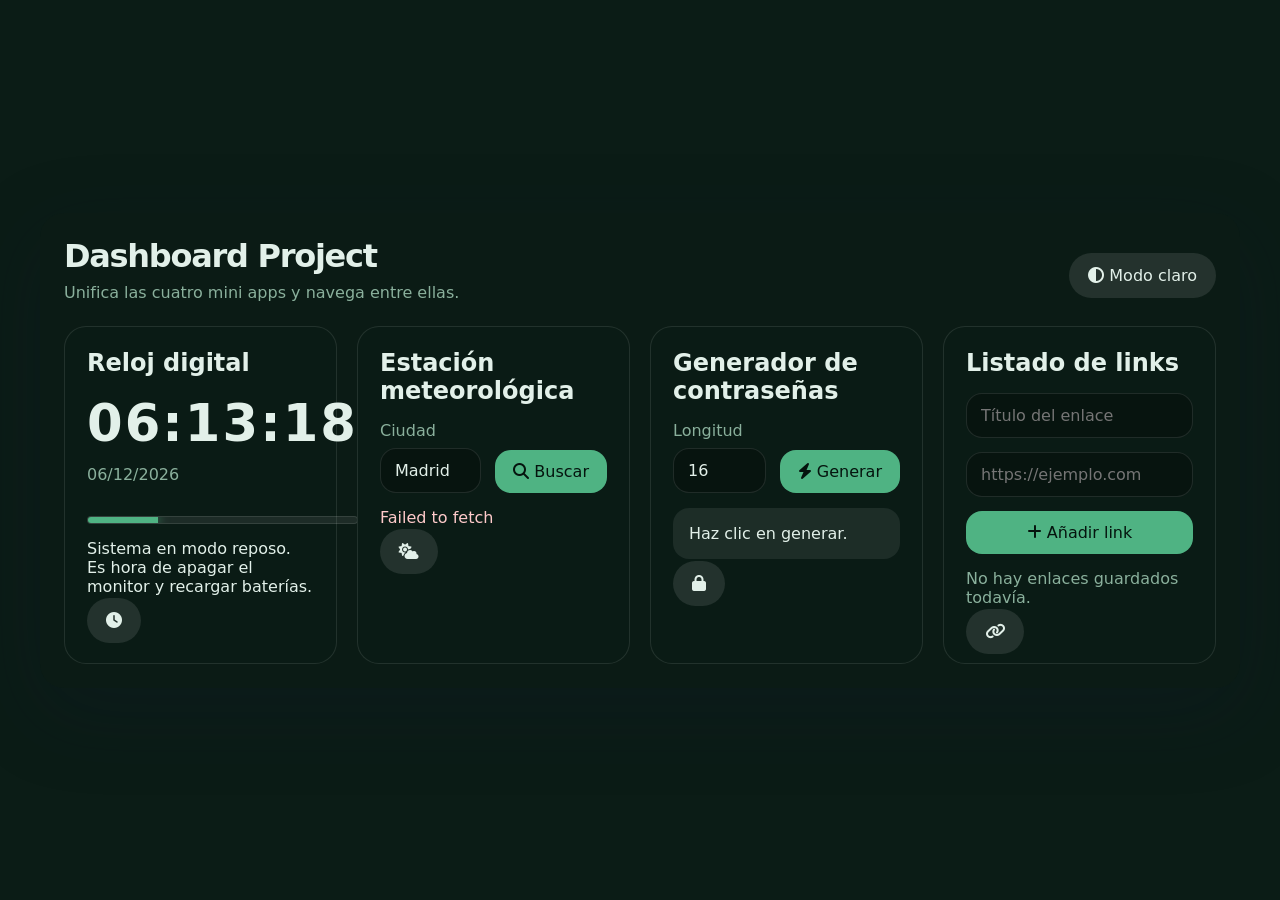
==== index.html @ 0e6041be "Cambiar textos por iconos en la navegación y añadir tooltips" ====
<!DOCTYPE html>
<html lang="es">
<head>
  <meta charset="UTF-8" />
  <meta name="viewport" content="width=device-width, initial-scale=1.0" />
  <title>Dashboard Project</title>
  <link rel="stylesheet" href="css/reset.css" />
  <link rel="stylesheet" href="css/styles.css" />
  <link rel="stylesheet" href="https://cdnjs.cloudflare.com/ajax/libs/font-awesome/6.4.0/css/all.min.css" />
</head>
<body>
  <div class="page-shell">
    <header class="page-header">
      <div>
        <h1>Dashboard Project</h1>
        <p>Unifica las cuatro mini apps y navega entre ellas.</p>
      </div>
      <button id="theme-toggle" class="theme-toggle" type="button"><i class="fa-solid fa-circle-half-stroke"></i> Modo claro</button>
    </header>

    <main class="content dashboard-grid">
      <section class="card clock-card">
        <h2>Reloj digital</h2>
        <div class="clock-display" style="margin: 15px 0;">
          <span id="clock">00:00:00</span>
          <span id="date">DD/MM/AAAA</span>
          <div class="progress-container">
            <div id="day-progress-bar"></div>
          </div>
        </div>
        <p id="greeting" style="margin-bottom: 15px;">Cargando mensaje...</p>
        <a class="page-link" href="clock.html" title="Ir al reloj"><i class="fa-solid fa-clock"></i></a>
      </section>

      <section class="card weather-card">
        <h2>Estación meteorológica</h2>
        <form id="weather-form" class="form-row" style="margin-bottom: 15px;">
          <label>Ciudad
            <input id="city-input" type="text" value="Madrid" placeholder="Escribe ciudad" />
          </label>
          <button id="search-weather" type="submit"><i class="fa-solid fa-magnifying-glass"></i> Buscar</button>
        </form>
        <div id="weather-output" class="weather-output" style="margin-bottom: 15px;">
          <p class="muted">Cargando clima...</p>
        </div>
        <a class="page-link" href="weather.html" title="Ir al clima"><i class="fa-solid fa-cloud-sun"></i></a>
      </section>

      <section class="card">
        <h2>Generador de contraseñas</h2>
        <div class="form-row" style="margin-bottom: 15px;">
          <label>Longitud
            <input id="password-length" type="number" min="12" max="50" value="16" />
          </label>
          <button id="generate-password" type="button"><i class="fa-solid fa-bolt"></i> Generar</button>
        </div>
        <div class="password-result" style="margin-bottom: 15px;">
          <output id="password-result">Haz clic en generar.</output>
        </div>
        <a class="page-link" href="password.html" title="Ir al generador"><i class="fa-solid fa-lock"></i></a>
      </section>

      <section class="card">
        <h2>Listado de links</h2>
        <form id="link-form" class="form-column" style="margin-bottom: 15px;">
          <input id="link-title" type="text" placeholder="Título del enlace" required />
          <input id="link-url" type="url" placeholder="https://ejemplo.com" required />
          <button id="add-link" type="submit"><i class="fa-solid fa-plus"></i> Añadir link</button>
        </form>
        <div class="links-list" style="margin-bottom: 15px; max-height: 200px; overflow-y: auto;">
          <p id="empty-state" class="muted">No hay enlaces guardados todavía.</p>
          <ul id="links-list"></ul>
        </div>
        <a class="page-link" href="links.html" title="Ir a los links"><i class="fa-solid fa-link"></i></a>
      </section>
    </main>
  </div>

  <script src="js/background.js" defer></script>
  <script src="js/clock.js" defer></script>
  <script src="js/weather.js" defer></script>
  <script src="js/password.js" defer></script>
  <script src="js/links.js" defer></script>
</body>
</html>
---- css/styles.css ----
:root {
  --body-bg: #0b1c16;
  --shell-bg: rgba(11, 28, 22, 0.85);
  --surface: rgba(11, 28, 22, 0.95);
  --surface-strong: rgba(255, 255, 255, 0.08);
  --border-color: rgba(255, 255, 255, 0.1);
  --text: #e2f0e9;
  --muted: #8ab09c;
  --accent: #4fb383;
  --button-bg: #4fb383;
  --button-text: #05140e;
  --input-bg: rgba(0, 0, 0, 0.25);
  --card-bg: rgba(11, 28, 22, 0.9);
  --link-bg: rgba(255, 255, 255, 0.1);
  --link-hover-bg: #4fb383;
  --link-hover-text: #05140e;
  --overlay-color: rgba(11, 28, 22, 0.75);
}

body[data-theme='light'] {
  --body-bg: #e6ede8;
  --shell-bg: rgba(255, 255, 255, 0.88);
  --surface: rgba(255, 255, 255, 0.95);
  --surface-strong: rgba(43, 89, 63, 0.08);
  --border-color: rgba(43, 89, 63, 0.15);
  --text: #193828;
  --muted: #567d67;
  --accent: #2e6648;
  --button-bg: #2e6648;
  --button-text: #ffffff;
  --input-bg: rgba(255, 255, 255, 0.9);
  --card-bg: rgba(255, 255, 255, 0.95);
  --link-bg: rgba(46, 102, 72, 0.1);
  --link-hover-bg: #2e6648;
  --link-hover-text: #ffffff;
  --overlay-color: rgba(240, 245, 242, 0.35);
}

body {
  min-height: 100vh;
  background-color: var(--body-bg);
  color: var(--text);
  display: flex;
  justify-content: center;
  align-items: center;
  padding: 24px;
  --bg-image: none; 

  background-image: linear-gradient(var(--overlay-color), var(--overlay-color)), var(--bg-image);
  background-size: cover;
  background-position: center;
  background-attachment: fixed;
  background-repeat: no-repeat;
  
  transition: background-image 1s ease-in-out, background-color 0.3s ease, color 0.3s ease;
}

.page-shell {
  width: min(1200px, 100%);
  margin: 0 auto;
  padding: 24px;
  border-radius: 24px;
  background: var(--shell-bg);
  box-shadow: 0 24px 80px rgba(15, 23, 42, 0.25);
}

.page-header {
  display: flex;
  flex-wrap: wrap;
  justify-content: space-between;
  gap: 16px;
  align-items: center;
  margin-bottom: 24px;
}

.page-header h1 {
  font-size: clamp(2rem, 2.5vw, 3rem);
  letter-spacing: -0.04em;
}

.page-header p {
  color: var(--muted);
  margin-top: 8px;
}

.main-nav,
.page-nav {
  display: flex;
  flex-wrap: wrap;
  gap: 12px;
}

.main-nav a,
.page-nav a,
.page-link,
.theme-toggle {
  padding: 12px 18px;
  border-radius: 999px;
  background: var(--link-bg);
  color: var(--text);
  text-decoration: none;
  border: 1px solid transparent;
  transition: background 0.2s ease, transform 0.2s ease, border-color 0.2s ease;
}

.main-nav a:hover,
.page-nav a:hover,
.page-link:hover,
.theme-toggle:hover {
  background: var(--link-hover-bg);
  color: var(--link-hover-text);
  transform: translateY(-1px);
}

.theme-toggle {
  cursor: pointer;
  margin-top: 12px;
}

.content {
  display: grid;
  grid-template-columns: repeat(auto-fit, minmax(260px, 1fr));
  gap: 20px;
}

.card {
  padding: 22px;
  border-radius: 22px;
  background: var(--card-bg);
  border: 1px solid var(--border-color);
  min-height: 220px;
}

.card h2 {
  margin-bottom: 16px;
  color: var(--text);
}

.clock-display {
  display: grid;
  gap: 12px;
  margin-bottom: 12px;
}

#clock {
  font-size: clamp(2rem, 4vw, 4rem);
  font-weight: 700;
  letter-spacing: 0.04em;
}

/* El contenedor gris de fondo */
.progress-container {
  width: 100%;
  height: 8px; /* Un pelín más gruesa para que se vea bien */
  background-color: var(--surface-strong); /* Usamos tu variable de contraste */
  border-radius: 10px;
  margin-top: 20px;
  border: 1px solid var(--border-color); /* Le damos un borde finito */
  overflow: hidden;
}

/* La parte de color que se mueve */
#day-progress-bar {
  height: 100%;
  width: 0%; 
  background-color: var(--accent); /* Usamos tu color verde agua */
  box-shadow: 0 0 12px var(--accent); /* Un brillo neón */
  transition: width 0.6s cubic-bezier(0.4, 0, 0.2, 1); /* Movimiento más fluido */
}

/* Ajuste para que los textos del reloj se lean bien en ambos modos */
#date {
  color: var(--muted); /* En lugar de un color fijo como #cbd5e1 */
}

#greeting {
  color: var(--text); /* En lugar de #dbeafe */
  margin-top: 15px;
  font-weight: 500;
}

.dashboard-grid {
  display: grid;
  grid-template-columns: repeat(auto-fit, minmax(220px, 1fr));
  gap: 20px;
}

.single-card {
  display: grid;
  place-items: center;
}

.form-row,
.form-column {
  display: grid;
  gap: 14px;
  margin-bottom: 18px;
}

.form-row {
  grid-template-columns: 1fr auto;
  align-items: end;
}

.form-column {
  grid-template-columns: 1fr;
}

label {
  display: grid;
  gap: 8px;
  color: var(--muted);
}

input[type="text"],
input[type="url"],
input[type="number"] {
  width: 100%;
  padding: 12px 14px;
  border: 1px solid var(--border-color);
  border-radius: 16px;
  background: var(--input-bg);
  color: var(--text);
}

button {
  cursor: pointer;
  border: none;
  border-radius: 16px;
  padding: 12px 18px;
  background: var(--accent);
  color: var(--button-text);
  transition: transform 0.2s ease, background 0.2s ease;
}

button:hover {
  filter: brightness(1.1);
  transform: translateY(-1px);
}

.password-result {
  display: grid;
  gap: 8px;
}

.password-result output {
  display: block;
  padding: 16px;
  border-radius: 16px;
  background: var(--surface-strong);
  color: var(--text);
  word-break: break-all;
}

.weather-output {
  display: grid;
  gap: 20px;
}

.weather-summary {
  display: grid;
  gap: 18px;
}

.weather-summary p.muted,
.muted {
  color: var(--muted);
}

.large-temp {
  font-size: clamp(2rem, 4vw, 3rem);
  margin: 0;
}

.weather-info-grid {
  display: grid;
  grid-template-columns: repeat(auto-fit, minmax(120px, 1fr));
  gap: 12px;
}

.metric-box {
  padding: 14px;
  border-radius: 18px;
  background: rgba(255, 255, 255, 0.06);
}

.metric-box strong {
  display: block;
  margin-bottom: 8px;
  color: var(--text);
}

.hour-card {
  display: grid;
  gap: 10px;
  justify-items: center;
  padding: 16px;
  border-radius: 18px;
  background: rgba(255, 255, 255, 0.08);
  min-width: 96px;
}

.hour-card img {
  width: 60px;
  height: 60px;
}

.forecast-row {
  display: flex;
  gap: 12px;
  overflow-x: auto;
  padding-bottom: 4px;
}

.links-list ul,
.links-list {
  margin: 0;
  padding: 0;
}

#links-list {
  list-style: none;
  display: grid;
  gap: 14px;
}

.link-card {
  display: flex;
  justify-content: space-between;
  align-items: center;
  gap: 16px;
  padding: 16px;
  border-radius: 18px;
  background: var(--surface-strong);
}

.link-card a {
  color: var(--text);
  text-decoration: none;
  flex: 1;
}

.link-card strong {
  display: block;
  margin-bottom: 6px;
}

.link-card span {
  color: var(--muted);
  font-size: 0.95rem;
}

.delete-link {
  background: rgba(239, 68, 68, 0.9);
}

.delete-link:hover {
  background: rgba(248, 113, 113, 0.95);
}

.error {
  color: #fecaca;
}

@media (max-width: 600px) {
  .page-shell {
    padding: 16px;
  }
}
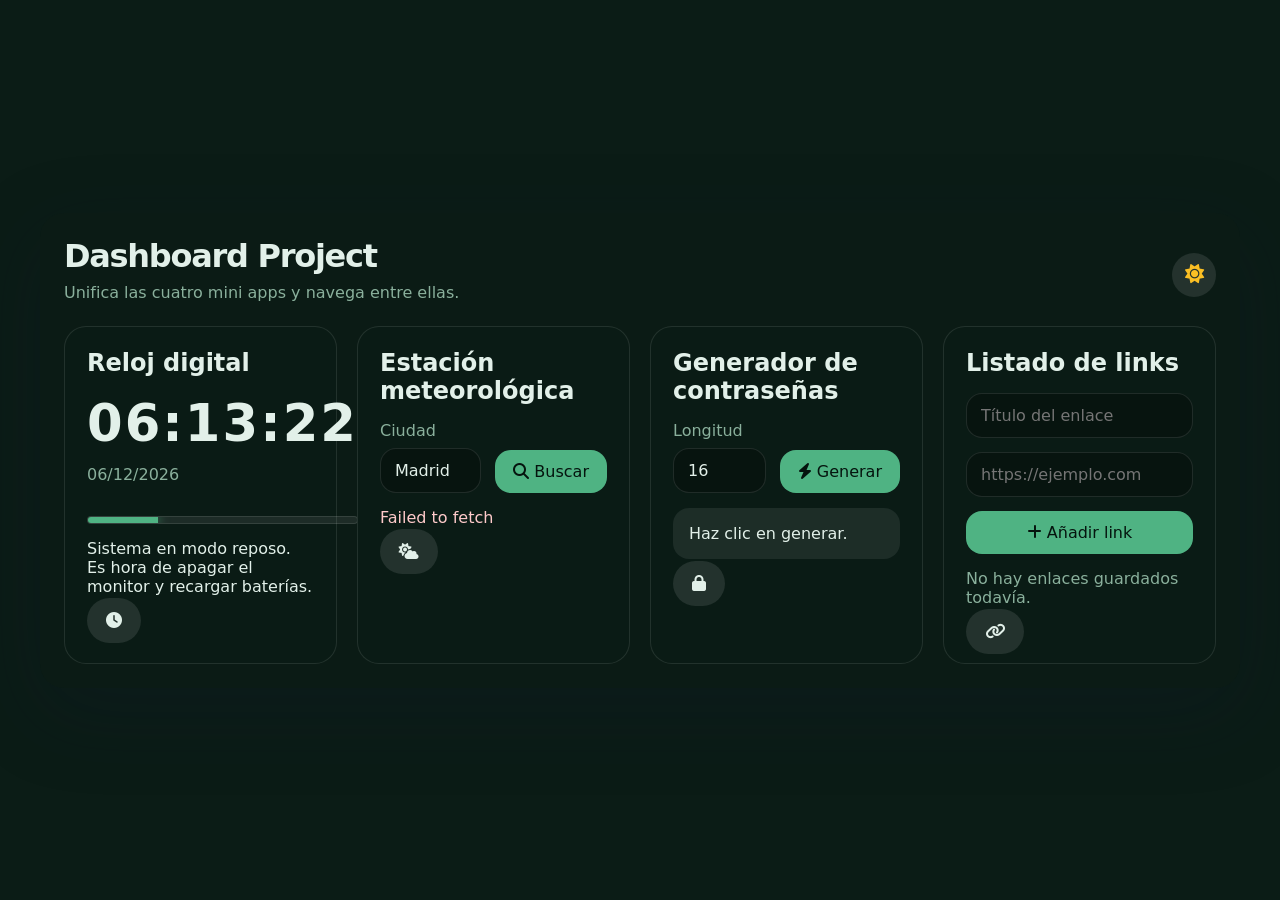
==== commit 9839f9bf: "Rediseñar botón de cambio de tema con iconos de sol/luna y animación" ====
--- a/index.html
+++ b/index.html
@@ -15,7 +15,7 @@
         <h1>Dashboard Project</h1>
         <p>Unifica las cuatro mini apps y navega entre ellas.</p>
       </div>
-      <button id="theme-toggle" class="theme-toggle" type="button"><i class="fa-solid fa-circle-half-stroke"></i> Modo claro</button>
+      <button id="theme-toggle" class="theme-toggle" type="button" title="Cambiar tema"><i class="fa-solid fa-sun"></i></button>
     </header>
 
     <main class="content dashboard-grid">
--- a/css/styles.css
+++ b/css/styles.css
@@ -15,6 +15,7 @@
   --link-hover-bg: #4fb383;
   --link-hover-text: #05140e;
   --overlay-color: rgba(11, 28, 22, 0.75);
+  --theme-icon-color: #fbbf24; /* Amarillo brillante para el sol/luna en modo oscuro */
 }
 
 body[data-theme='light'] {
@@ -34,6 +35,7 @@
   --link-hover-bg: #2e6648;
   --link-hover-text: #ffffff;
   --overlay-color: rgba(240, 245, 242, 0.35);
+  --theme-icon-color: #d97706; /* Dorado/ámbar más oscuro para destacar en modo claro */
 }
 
 body {
@@ -115,6 +117,25 @@
 .theme-toggle {
   cursor: pointer;
   margin-top: 12px;
+  /* Anulamos el padding heredado para hacerlo un círculo perfecto */
+  padding: 0;
+  width: 44px;
+  height: 44px;
+  display: flex;
+  justify-content: center;
+  align-items: center;
+  font-size: 1.2rem;
+  border-radius: 50%;
+  color: var(--theme-icon-color);
+}
+
+.theme-toggle i {
+  transition: transform 0.4s cubic-bezier(0.4, 0, 0.2, 1);
+}
+
+/* Transición CSS "al tocarlo" (se hunde y gira un poco) */
+.theme-toggle:active i {
+  transform: scale(0.8) rotate(45deg);
 }
 
 .content {
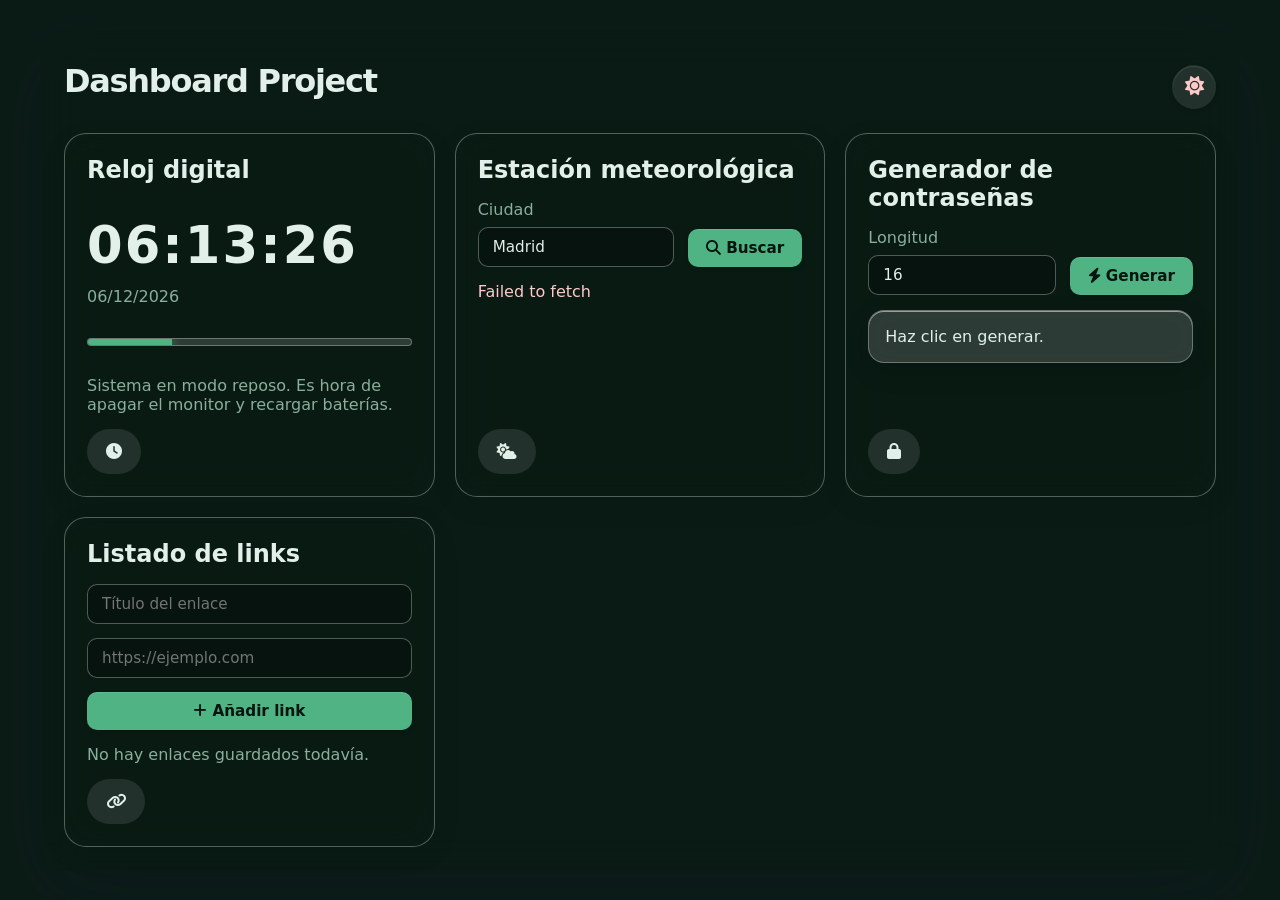
==== commit a66c6b6d: "Configurar API Key válida de WeatherAPI" ====
--- a/index.html
+++ b/index.html
@@ -13,7 +13,6 @@
     <header class="page-header">
       <div>
         <h1>Dashboard Project</h1>
-        <p>Unifica las cuatro mini apps y navega entre ellas.</p>
       </div>
       <button id="theme-toggle" class="theme-toggle" type="button" title="Cambiar tema"><i class="fa-solid fa-sun"></i></button>
     </header>
--- a/css/styles.css
+++ b/css/styles.css
@@ -1,41 +1,41 @@
 :root {
   --body-bg: #0b1c16;
-  --shell-bg: rgba(11, 28, 22, 0.85);
-  --surface: rgba(11, 28, 22, 0.95);
-  --surface-strong: rgba(255, 255, 255, 0.08);
-  --border-color: rgba(255, 255, 255, 0.1);
+  --shell-bg: rgba(11, 28, 22, 0.45);
+  --surface: rgba(11, 28, 22, 0.3);
+  --surface-strong: rgba(255, 255, 255, 0.15);
+  --border-color: rgba(255, 255, 255, 0.3);
   --text: #e2f0e9;
   --muted: #8ab09c;
   --accent: #4fb383;
   --button-bg: #4fb383;
   --button-text: #05140e;
   --input-bg: rgba(0, 0, 0, 0.25);
-  --card-bg: rgba(11, 28, 22, 0.9);
+  --card-bg: rgba(11, 28, 22, 0.4);
   --link-bg: rgba(255, 255, 255, 0.1);
-  --link-hover-bg: #4fb383;
-  --link-hover-text: #05140e;
+  --link-hover-bg: #fecaca; /* El mismo rosita suave de la luna */
+  --link-hover-text: #450a0a; /* Texto muy oscuro para contrastar perfectamente */
   --overlay-color: rgba(11, 28, 22, 0.75);
-  --theme-icon-color: #fbbf24; /* Amarillo brillante para el sol/luna en modo oscuro */
+  --theme-icon-color: #fecaca; /* Color rosita suave para el modo oscuro */
 }
 
 body[data-theme='light'] {
   --body-bg: #e6ede8;
-  --shell-bg: rgba(255, 255, 255, 0.88);
-  --surface: rgba(255, 255, 255, 0.95);
-  --surface-strong: rgba(43, 89, 63, 0.08);
-  --border-color: rgba(43, 89, 63, 0.15);
+  --shell-bg: rgba(255, 255, 255, 0.55);
+  --surface: rgba(255, 255, 255, 0.4);
+  --surface-strong: rgba(255, 255, 255, 0.85);
+  --border-color: rgba(255, 255, 255, 1);
   --text: #193828;
   --muted: #567d67;
   --accent: #2e6648;
   --button-bg: #2e6648;
   --button-text: #ffffff;
-  --input-bg: rgba(255, 255, 255, 0.9);
-  --card-bg: rgba(255, 255, 255, 0.95);
+  --input-bg: rgba(255, 255, 255, 0.4);
+  --card-bg: rgba(255, 255, 255, 0.5);
   --link-bg: rgba(46, 102, 72, 0.1);
-  --link-hover-bg: #2e6648;
-  --link-hover-text: #ffffff;
+  --link-hover-bg: #f87171; /* El mismo rosita del sol en modo claro */
+  --link-hover-text: #ffffff; /* Texto en blanco para contrastar */
   --overlay-color: rgba(240, 245, 242, 0.35);
-  --theme-icon-color: #d97706; /* Dorado/ámbar más oscuro para destacar en modo claro */
+  --theme-icon-color: #f87171; /* Rosita un poco más oscuro para contrastar en modo claro */
 }
 
 body {
@@ -54,7 +54,11 @@
   background-attachment: fixed;
   background-repeat: no-repeat;
   
-  transition: background-image 1s ease-in-out, background-color 0.3s ease, color 0.3s ease;
+  transition: background-image 1s ease-in-out;
+}
+
+p {
+  color: var(--muted);
 }
 
 .page-shell {
@@ -64,6 +68,8 @@
   border-radius: 24px;
   background: var(--shell-bg);
   box-shadow: 0 24px 80px rgba(15, 23, 42, 0.25);
+  backdrop-filter: blur(20px);
+  -webkit-backdrop-filter: blur(20px);
 }
 
 .page-header {
@@ -96,13 +102,14 @@
 .page-nav a,
 .page-link,
 .theme-toggle {
+  display: inline-block;
   padding: 12px 18px;
   border-radius: 999px;
   background: var(--link-bg);
   color: var(--text);
   text-decoration: none;
   border: 1px solid transparent;
-  transition: background 0.2s ease, transform 0.2s ease, border-color 0.2s ease;
+  transition: background 0.2s ease, transform 0.2s ease, border-color 0.2s ease, box-shadow 0.2s ease;
 }
 
 .main-nav a:hover,
@@ -111,7 +118,15 @@
 .theme-toggle:hover {
   background: var(--link-hover-bg);
   color: var(--link-hover-text);
-  transform: translateY(-1px);
+  transform: translateY(-2px);
+  box-shadow: 0 4px 8px rgba(0, 0, 0, 0.15);
+}
+
+.main-nav a:active,
+.page-nav a:active,
+.page-link:active,
+.theme-toggle:active {
+  transform: scale(0.92);
 }
 
 .theme-toggle {
@@ -150,11 +165,21 @@
   background: var(--card-bg);
   border: 1px solid var(--border-color);
   min-height: 220px;
+  backdrop-filter: blur(16px);
+  -webkit-backdrop-filter: blur(16px);
+  box-shadow: 0 8px 32px rgba(0, 0, 0, 0.05);
+  display: flex;
+  flex-direction: column;
 }
 
 .card h2 {
   margin-bottom: 16px;
   color: var(--text);
+}
+
+.card .page-link {
+  margin-top: auto;
+  align-self: flex-start; /* Mantiene el botón alineado a la izquierda */
 }
 
 .clock-display {
@@ -195,14 +220,13 @@
 }
 
 #greeting {
-  color: var(--text); /* En lugar de #dbeafe */
   margin-top: 15px;
   font-weight: 500;
 }
 
 .dashboard-grid {
   display: grid;
-  grid-template-columns: repeat(auto-fit, minmax(220px, 1fr));
+  grid-template-columns: repeat(auto-fit, minmax(280px, 1fr));
   gap: 20px;
 }
 
@@ -237,26 +261,44 @@
 input[type="url"],
 input[type="number"] {
   width: 100%;
-  padding: 12px 14px;
-  border: 1px solid var(--border-color);
-  border-radius: 16px;
+  padding: 10px 14px;
+  border: 1px solid var(--border-color);
+  border-radius: 10px;
   background: var(--input-bg);
   color: var(--text);
+  font-size: 0.95rem;
+  outline: none;
+  transition: border-color 0.2s ease, box-shadow 0.2s ease;
+}
+
+input[type="text"]:focus,
+input[type="url"]:focus,
+input[type="number"]:focus {
+  border-color: var(--accent);
+  box-shadow: 0 0 0 3px rgba(79, 179, 131, 0.2); /* Resplandor suave al hacer clic */
 }
 
 button {
   cursor: pointer;
   border: none;
-  border-radius: 16px;
-  padding: 12px 18px;
+  border-radius: 10px;
+  padding: 10px 18px;
   background: var(--accent);
   color: var(--button-text);
-  transition: transform 0.2s ease, background 0.2s ease;
+  font-size: 0.95rem;
+  font-weight: 600;
+  box-shadow: 0 2px 4px rgba(0, 0, 0, 0.1), inset 0 1px 0 rgba(255, 255, 255, 0.1);
+  transition: transform 0.2s ease, background 0.2s ease, box-shadow 0.2s ease, filter 0.2s ease;
 }
 
 button:hover {
   filter: brightness(1.1);
-  transform: translateY(-1px);
+  transform: translateY(-2px);
+  box-shadow: 0 4px 8px rgba(0, 0, 0, 0.15), inset 0 1px 0 rgba(255, 255, 255, 0.1);
+}
+
+button:active {
+  transform: scale(0.92);
 }
 
 .password-result {
@@ -269,6 +311,10 @@
   padding: 16px;
   border-radius: 16px;
   background: var(--surface-strong);
+  border: 1px solid var(--border-color);
+  box-shadow: 0 8px 24px rgba(0, 0, 0, 0.15), inset 0 1px 0 rgba(255, 255, 255, 0.5);
+  backdrop-filter: blur(10px);
+  -webkit-backdrop-filter: blur(10px);
   color: var(--text);
   word-break: break-all;
 }
@@ -291,6 +337,7 @@
 .large-temp {
   font-size: clamp(2rem, 4vw, 3rem);
   margin: 0;
+  color: var(--text); /* Mantenemos la temperatura principal destacada en blanco/negro */
 }
 
 .weather-info-grid {
@@ -302,7 +349,11 @@
 .metric-box {
   padding: 14px;
   border-radius: 18px;
-  background: rgba(255, 255, 255, 0.06);
+  background: var(--surface-strong);
+  border: 1px solid var(--border-color);
+  box-shadow: 0 8px 24px rgba(0, 0, 0, 0.15), inset 0 1px 0 rgba(255, 255, 255, 0.5);
+  backdrop-filter: blur(10px);
+  -webkit-backdrop-filter: blur(10px);
 }
 
 .metric-box strong {
@@ -317,7 +368,11 @@
   justify-items: center;
   padding: 16px;
   border-radius: 18px;
-  background: rgba(255, 255, 255, 0.08);
+  background: var(--surface-strong);
+  border: 1px solid var(--border-color);
+  box-shadow: 0 8px 24px rgba(0, 0, 0, 0.15), inset 0 1px 0 rgba(255, 255, 255, 0.5);
+  backdrop-filter: blur(10px);
+  -webkit-backdrop-filter: blur(10px);
   min-width: 96px;
 }
 
@@ -353,6 +408,10 @@
   padding: 16px;
   border-radius: 18px;
   background: var(--surface-strong);
+  border: 1px solid var(--border-color);
+  box-shadow: 0 8px 24px rgba(0, 0, 0, 0.15), inset 0 1px 0 rgba(255, 255, 255, 0.5);
+  backdrop-filter: blur(10px);
+  -webkit-backdrop-filter: blur(10px);
 }
 
 .link-card a {
@@ -387,4 +446,8 @@
   .page-shell {
     padding: 16px;
   }
-}
+  .card .page-link {
+    width: 100%;
+    text-align: center;
+  }
+}
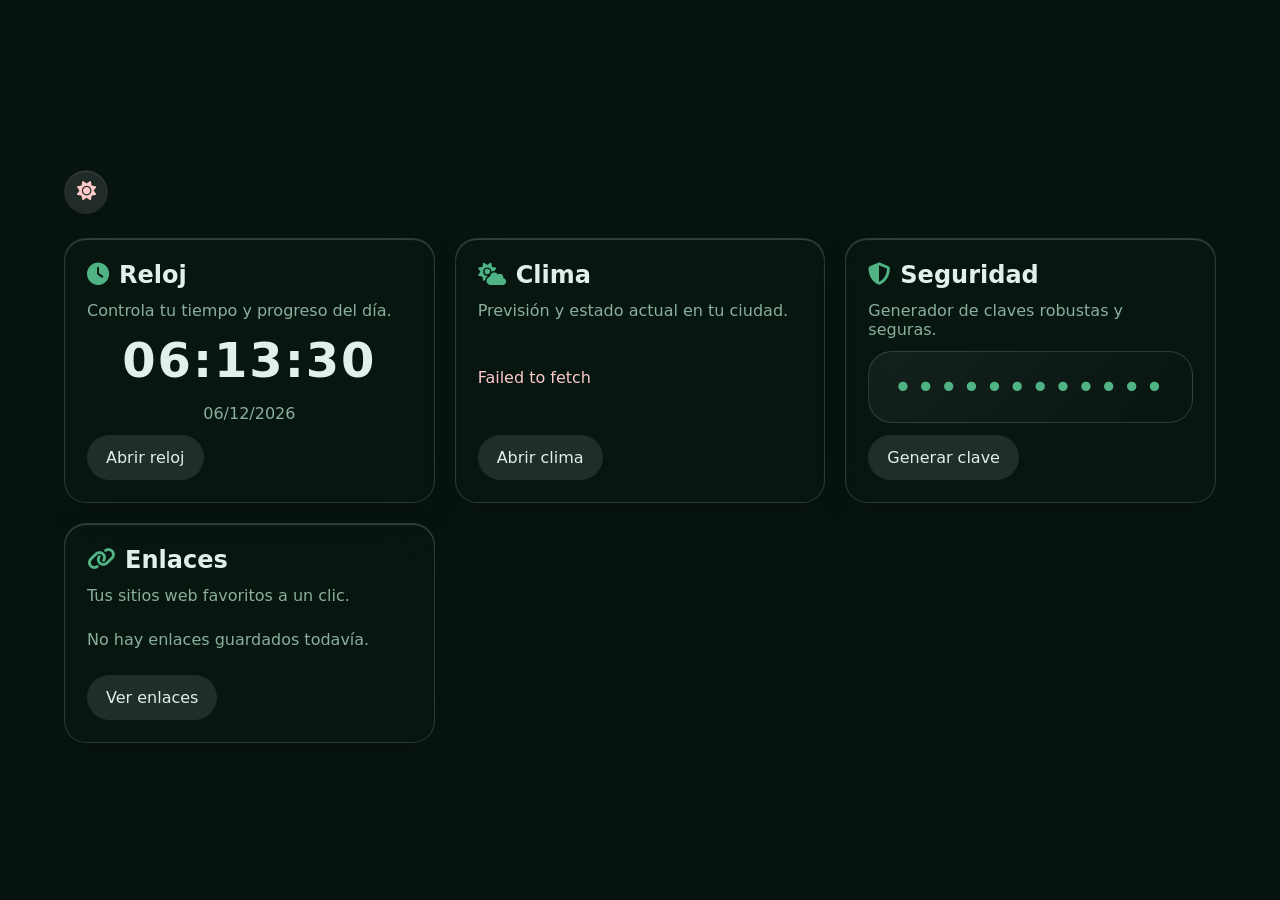
==== commit 14b17991: "Dashboard con Widgets" ====
--- a/index.html
+++ b/index.html
@@ -11,66 +11,62 @@
 <body>
   <div class="page-shell">
     <header class="page-header">
-      <div>
-        <h1>Dashboard Project</h1>
-      </div>
       <button id="theme-toggle" class="theme-toggle" type="button" title="Cambiar tema"><i class="fa-solid fa-sun"></i></button>
     </header>
 
     <main class="content dashboard-grid">
-      <section class="card clock-card">
-        <h2>Reloj digital</h2>
-        <div class="clock-display" style="margin: 15px 0;">
-          <span id="clock">00:00:00</span>
-          <span id="date">DD/MM/AAAA</span>
-          <div class="progress-container">
-            <div id="day-progress-bar"></div>
+      <section class="card widget-card">
+        <div class="widget-header">
+          <h2><i class="fa-solid fa-clock"></i> Reloj</h2>
+        </div>
+        <p class="muted">Controla tu tiempo y progreso del día.</p>
+        <div class="widget-content">
+          <div class="clock-display" style="text-align: center; margin: 0;">
+            <span id="clock" style="font-size: 3rem; display: block; margin-bottom: 4px;">00:00:00</span>
+            <span id="date">DD/MM/AAAA</span>
           </div>
         </div>
-        <p id="greeting" style="margin-bottom: 15px;">Cargando mensaje...</p>
-        <a class="page-link" href="clock.html" title="Ir al reloj"><i class="fa-solid fa-clock"></i></a>
+        <a class="page-link" href="clock.html" title="Abrir reloj">Abrir reloj</a>
       </section>
 
-      <section class="card weather-card">
-        <h2>Estación meteorológica</h2>
-        <form id="weather-form" class="form-row" style="margin-bottom: 15px;">
-          <label>Ciudad
-            <input id="city-input" type="text" value="Madrid" placeholder="Escribe ciudad" />
-          </label>
-          <button id="search-weather" type="submit"><i class="fa-solid fa-magnifying-glass"></i> Buscar</button>
-        </form>
-        <div id="weather-output" class="weather-output" style="margin-bottom: 15px;">
-          <p class="muted">Cargando clima...</p>
+      <section class="card widget-card">
+        <div class="widget-header">
+          <h2><i class="fa-solid fa-cloud-sun"></i> Clima</h2>
         </div>
-        <a class="page-link" href="weather.html" title="Ir al clima"><i class="fa-solid fa-cloud-sun"></i></a>
+        <p class="muted">Previsión y estado actual en tu ciudad.</p>
+        <div class="widget-content">
+          <div id="weather-output" class="weather-output">
+            <p class="muted">Cargando clima...</p>
+          </div>
+        </div>
+        <a class="page-link" href="weather.html" title="Abrir clima">Abrir clima</a>
       </section>
 
-      <section class="card">
-        <h2>Generador de contraseñas</h2>
-        <div class="form-row" style="margin-bottom: 15px;">
-          <label>Longitud
-            <input id="password-length" type="number" min="12" max="50" value="16" />
-          </label>
-          <button id="generate-password" type="button"><i class="fa-solid fa-bolt"></i> Generar</button>
+      <section class="card widget-card">
+        <div class="widget-header">
+          <h2><i class="fa-solid fa-shield-halved"></i> Seguridad</h2>
         </div>
-        <div class="password-result" style="margin-bottom: 15px;">
-          <output id="password-result">Haz clic en generar.</output>
+        <p class="muted">Generador de claves robustas y seguras.</p>
+        <div class="widget-content">
+          <div class="password-mock">
+            <span>••••••••••••</span>
+          </div>
         </div>
-        <a class="page-link" href="password.html" title="Ir al generador"><i class="fa-solid fa-lock"></i></a>
+        <a class="page-link" href="password.html" title="Abrir generador">Generar clave</a>
       </section>
 
-      <section class="card">
-        <h2>Listado de links</h2>
-        <form id="link-form" class="form-column" style="margin-bottom: 15px;">
-          <input id="link-title" type="text" placeholder="Título del enlace" required />
-          <input id="link-url" type="url" placeholder="https://ejemplo.com" required />
-          <button id="add-link" type="submit"><i class="fa-solid fa-plus"></i> Añadir link</button>
-        </form>
-        <div class="links-list" style="margin-bottom: 15px; max-height: 200px; overflow-y: auto;">
+      <section class="card widget-card">
+        <div class="widget-header">
+          <h2><i class="fa-solid fa-link"></i> Enlaces</h2>
+        </div>
+        <p class="muted">Tus sitios web favoritos a un clic.</p>
+        <div class="widget-content">
+          <div class="links-list" style="max-height: 130px; overflow-y: auto;">
           <p id="empty-state" class="muted">No hay enlaces guardados todavía.</p>
           <ul id="links-list"></ul>
         </div>
-        <a class="page-link" href="links.html" title="Ir a los links"><i class="fa-solid fa-link"></i></a>
+        </div>
+        <a class="page-link" href="links.html" title="Abrir enlaces">Ver enlaces</a>
       </section>
     </main>
   </div>
--- a/css/styles.css
+++ b/css/styles.css
@@ -1,40 +1,40 @@
 :root {
   --body-bg: #0b1c16;
-  --shell-bg: rgba(11, 28, 22, 0.45);
+  --shell-bg: transparent; /* Contenedor principal invisible */
   --surface: rgba(11, 28, 22, 0.3);
-  --surface-strong: rgba(255, 255, 255, 0.15);
-  --border-color: rgba(255, 255, 255, 0.3);
+  --surface-strong: rgba(255, 255, 255, 0.05);
+  --border-color: rgba(255, 255, 255, 0.15);
   --text: #e2f0e9;
   --muted: #8ab09c;
   --accent: #4fb383;
   --button-bg: #4fb383;
   --button-text: #05140e;
   --input-bg: rgba(0, 0, 0, 0.25);
-  --card-bg: rgba(11, 28, 22, 0.4);
+  --card-bg: rgba(11, 28, 22, 0.35);
   --link-bg: rgba(255, 255, 255, 0.1);
   --link-hover-bg: #fecaca; /* El mismo rosita suave de la luna */
   --link-hover-text: #450a0a; /* Texto muy oscuro para contrastar perfectamente */
-  --overlay-color: rgba(11, 28, 22, 0.75);
+  --overlay-color: rgba(0, 0, 0, 0.3); /* Dejamos brillar más la foto de fondo */
   --theme-icon-color: #fecaca; /* Color rosita suave para el modo oscuro */
 }
 
 body[data-theme='light'] {
   --body-bg: #e6ede8;
-  --shell-bg: rgba(255, 255, 255, 0.55);
+  --shell-bg: transparent; /* Contenedor principal invisible */
   --surface: rgba(255, 255, 255, 0.4);
-  --surface-strong: rgba(255, 255, 255, 0.85);
-  --border-color: rgba(255, 255, 255, 1);
+  --surface-strong: rgba(255, 255, 255, 0.15);
+  --border-color: rgba(255, 255, 255, 0.3);
   --text: #193828;
   --muted: #567d67;
   --accent: #2e6648;
   --button-bg: #2e6648;
   --button-text: #ffffff;
   --input-bg: rgba(255, 255, 255, 0.4);
-  --card-bg: rgba(255, 255, 255, 0.5);
+  --card-bg: rgba(255, 255, 255, 0.25);
   --link-bg: rgba(46, 102, 72, 0.1);
   --link-hover-bg: #f87171; /* El mismo rosita del sol en modo claro */
   --link-hover-text: #ffffff; /* Texto en blanco para contrastar */
-  --overlay-color: rgba(240, 245, 242, 0.35);
+  --overlay-color: rgba(255, 255, 255, 0.1); /* Dejamos brillar más la foto de fondo */
   --theme-icon-color: #f87171; /* Rosita un poco más oscuro para contrastar en modo claro */
 }
 
@@ -67,9 +67,9 @@
   padding: 24px;
   border-radius: 24px;
   background: var(--shell-bg);
-  box-shadow: 0 24px 80px rgba(15, 23, 42, 0.25);
-  backdrop-filter: blur(20px);
-  -webkit-backdrop-filter: blur(20px);
+  box-shadow: none; /* Quitamos la sombra gigante */
+  backdrop-filter: none; /* Quitamos el desenfoque general para que la foto se vea nítida */
+  -webkit-backdrop-filter: none;
 }
 
 .page-header {
@@ -165,9 +165,9 @@
   background: var(--card-bg);
   border: 1px solid var(--border-color);
   min-height: 220px;
-  backdrop-filter: blur(16px);
-  -webkit-backdrop-filter: blur(16px);
-  box-shadow: 0 8px 32px rgba(0, 0, 0, 0.05);
+  backdrop-filter: blur(24px); /* Todo el desenfoque va exclusivamente aquí, estilo Apple */
+  -webkit-backdrop-filter: blur(24px);
+  box-shadow: 0 8px 32px rgba(0, 0, 0, 0.1), inset 0 1px 1px rgba(255, 255, 255, 0.2);
   display: flex;
   flex-direction: column;
 }
@@ -263,7 +263,7 @@
   width: 100%;
   padding: 10px 14px;
   border: 1px solid var(--border-color);
-  border-radius: 10px;
+  border-radius: 16px;
   background: var(--input-bg);
   color: var(--text);
   font-size: 0.95rem;
@@ -281,7 +281,7 @@
 button {
   cursor: pointer;
   border: none;
-  border-radius: 10px;
+  border-radius: 16px;
   padding: 10px 18px;
   background: var(--accent);
   color: var(--button-text);
@@ -309,12 +309,10 @@
 .password-result output {
   display: block;
   padding: 16px;
-  border-radius: 16px;
-  background: var(--surface-strong);
-  border: 1px solid var(--border-color);
-  box-shadow: 0 8px 24px rgba(0, 0, 0, 0.15), inset 0 1px 0 rgba(255, 255, 255, 0.5);
-  backdrop-filter: blur(10px);
-  -webkit-backdrop-filter: blur(10px);
+  border-radius: 24px;
+  background: linear-gradient(135deg, var(--surface-strong), transparent);
+  border: 1px solid var(--border-color);
+  box-shadow: 0 4px 16px rgba(0, 0, 0, 0.05), inset 0 1px 1px rgba(255, 255, 255, 0.3);
   color: var(--text);
   word-break: break-all;
 }
@@ -348,12 +346,10 @@
 
 .metric-box {
   padding: 14px;
-  border-radius: 18px;
-  background: var(--surface-strong);
-  border: 1px solid var(--border-color);
-  box-shadow: 0 8px 24px rgba(0, 0, 0, 0.15), inset 0 1px 0 rgba(255, 255, 255, 0.5);
-  backdrop-filter: blur(10px);
-  -webkit-backdrop-filter: blur(10px);
+  border-radius: 24px;
+  background: linear-gradient(135deg, var(--surface-strong), transparent);
+  border: 1px solid var(--border-color);
+  box-shadow: 0 4px 16px rgba(0, 0, 0, 0.05), inset 0 1px 1px rgba(255, 255, 255, 0.3);
 }
 
 .metric-box strong {
@@ -367,12 +363,10 @@
   gap: 10px;
   justify-items: center;
   padding: 16px;
-  border-radius: 18px;
-  background: var(--surface-strong);
-  border: 1px solid var(--border-color);
-  box-shadow: 0 8px 24px rgba(0, 0, 0, 0.15), inset 0 1px 0 rgba(255, 255, 255, 0.5);
-  backdrop-filter: blur(10px);
-  -webkit-backdrop-filter: blur(10px);
+  border-radius: 24px;
+  background: linear-gradient(135deg, var(--surface-strong), transparent);
+  border: 1px solid var(--border-color);
+  box-shadow: 0 4px 16px rgba(0, 0, 0, 0.05), inset 0 1px 1px rgba(255, 255, 255, 0.3);
   min-width: 96px;
 }
 
@@ -406,12 +400,10 @@
   align-items: center;
   gap: 16px;
   padding: 16px;
-  border-radius: 18px;
-  background: var(--surface-strong);
-  border: 1px solid var(--border-color);
-  box-shadow: 0 8px 24px rgba(0, 0, 0, 0.15), inset 0 1px 0 rgba(255, 255, 255, 0.5);
-  backdrop-filter: blur(10px);
-  -webkit-backdrop-filter: blur(10px);
+  border-radius: 24px;
+  background: linear-gradient(135deg, var(--surface-strong), transparent);
+  border: 1px solid var(--border-color);
+  box-shadow: 0 4px 16px rgba(0, 0, 0, 0.05), inset 0 1px 1px rgba(255, 255, 255, 0.3);
 }
 
 .link-card a {
@@ -440,6 +432,62 @@
 
 .error {
   color: #fecaca;
+}
+
+@keyframes shake {
+  0%, 100% { transform: translateX(0); }
+  25% { transform: translateX(-6px); }
+  75% { transform: translateX(6px); }
+}
+
+.input-error {
+  border-color: #ef4444 !important;
+  animation: shake 0.3s ease-in-out;
+}
+
+/* --- ESTILOS DE LOS WIDGETS DEL DASHBOARD --- */
+.widget-card {
+  display: flex;
+  flex-direction: column;
+  gap: 12px;
+}
+
+.widget-header h2 {
+  margin-bottom: 0;
+  display: flex;
+  align-items: center;
+  gap: 10px;
+}
+
+.widget-header i {
+  color: var(--accent);
+  font-size: 1.4rem;
+}
+
+.widget-content {
+  flex: 1;
+  display: flex;
+  flex-direction: column;
+  justify-content: center;
+}
+
+/* Escondemos magia: ocultamos la información sobrante solo en el Dashboard */
+.widget-card .weather-info-grid,
+.widget-card .forecast-row,
+.widget-card .delete-link {
+  display: none !important; 
+}
+
+/* El diseño bloqueado de las contraseñas */
+.password-mock {
+  text-align: center;
+  padding: 16px;
+  border-radius: 24px;
+  background: linear-gradient(135deg, var(--surface-strong), transparent);
+  border: 1px solid var(--border-color);
+  font-size: 2rem;
+  letter-spacing: 4px;
+  color: var(--accent);
 }
 
 @media (max-width: 600px) {
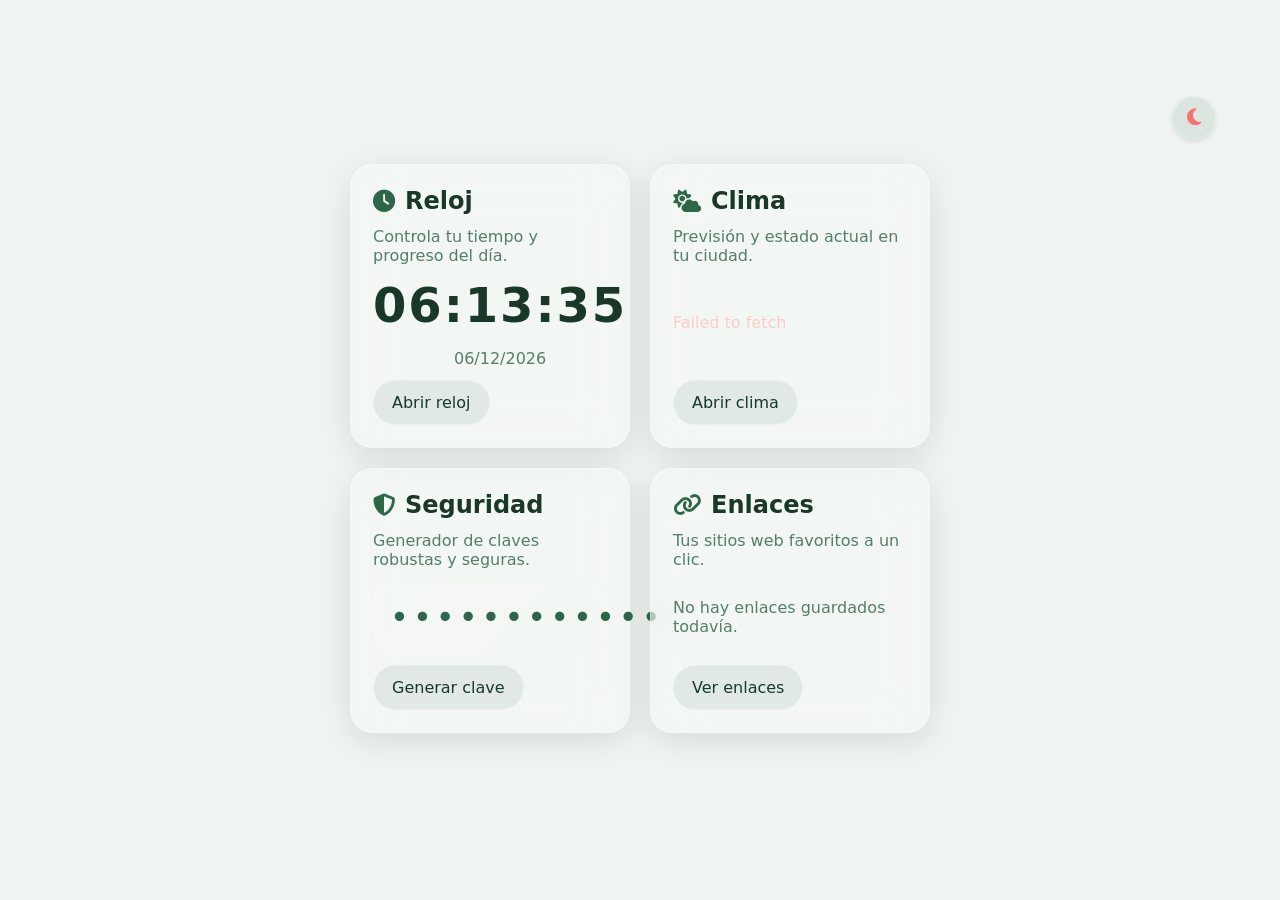
==== commit 1955fe54: "mover estilos en línea del HTML al archivo CSS centralizado" ====
--- a/index.html
+++ b/index.html
@@ -21,8 +21,8 @@
         </div>
         <p class="muted">Controla tu tiempo y progreso del día.</p>
         <div class="widget-content">
-          <div class="clock-display" style="text-align: center; margin: 0;">
-            <span id="clock" style="font-size: 3rem; display: block; margin-bottom: 4px;">00:00:00</span>
+          <div class="clock-display">
+            <span id="clock">00:00:00</span>
             <span id="date">DD/MM/AAAA</span>
           </div>
         </div>
@@ -61,7 +61,7 @@
         </div>
         <p class="muted">Tus sitios web favoritos a un clic.</p>
         <div class="widget-content">
-          <div class="links-list" style="max-height: 130px; overflow-y: auto;">
+          <div class="links-list">
           <p id="empty-state" class="muted">No hay enlaces guardados todavía.</p>
           <ul id="links-list"></ul>
         </div>
--- a/css/styles.css
+++ b/css/styles.css
@@ -1,6 +1,7 @@
+/* 1. VARIABLES DE TEMA (Modo Oscuro/Claro) */
 :root {
   --body-bg: #0b1c16;
-  --shell-bg: transparent; /* Contenedor principal invisible */
+  --shell-bg: transparent; 
   --surface: rgba(11, 28, 22, 0.3);
   --surface-strong: rgba(255, 255, 255, 0.05);
   --border-color: rgba(255, 255, 255, 0.15);
@@ -12,15 +13,17 @@
   --input-bg: rgba(0, 0, 0, 0.25);
   --card-bg: rgba(11, 28, 22, 0.35);
   --link-bg: rgba(255, 255, 255, 0.1);
-  --link-hover-bg: #fecaca; /* El mismo rosita suave de la luna */
-  --link-hover-text: #450a0a; /* Texto muy oscuro para contrastar perfectamente */
-  --overlay-color: rgba(0, 0, 0, 0.3); /* Dejamos brillar más la foto de fondo */
-  --theme-icon-color: #fecaca; /* Color rosita suave para el modo oscuro */
+  --link-hover-bg: #fecaca; 
+  --link-hover-text: #450a0a; 
+  --link-active-bg: rgba(0, 0, 0, 0.4); /* Color ensombrecido al apretar en modo noche */
+  --overlay-color: rgba(0, 0, 0, 0.65); 
+  --theme-icon-color: #fecaca; 
+  --text-shadow: 0 2px 8px rgba(0, 0, 0, 0.8);
 }
 
 body[data-theme='light'] {
   --body-bg: #e6ede8;
-  --shell-bg: transparent; /* Contenedor principal invisible */
+  --shell-bg: transparent; 
   --surface: rgba(255, 255, 255, 0.4);
   --surface-strong: rgba(255, 255, 255, 0.15);
   --border-color: rgba(255, 255, 255, 0.3);
@@ -32,29 +35,44 @@
   --input-bg: rgba(255, 255, 255, 0.4);
   --card-bg: rgba(255, 255, 255, 0.25);
   --link-bg: rgba(46, 102, 72, 0.1);
-  --link-hover-bg: #f87171; /* El mismo rosita del sol en modo claro */
-  --link-hover-text: #ffffff; /* Texto en blanco para contrastar */
-  --overlay-color: rgba(255, 255, 255, 0.1); /* Dejamos brillar más la foto de fondo */
-  --theme-icon-color: #f87171; /* Rosita un poco más oscuro para contrastar en modo claro */
-}
-
+  --link-hover-bg: #f87171; 
+  --link-hover-text: #ffffff; 
+  --link-active-bg: rgba(46, 102, 72, 0.3); /* Color ensombrecido al apretar en modo día */
+  --overlay-color: rgba(255, 255, 255, 0.35); 
+  --theme-icon-color: #f87171; 
+  --text-shadow: 0 2px 8px rgba(255, 255, 255, 0.9); 
+}
+
+/* 2. ESTILOS BASE Y LAYOUT GENERAL */
 body {
   min-height: 100vh;
   background-color: var(--body-bg);
   color: var(--text);
   display: flex;
   justify-content: center;
-  align-items: center;
-  padding: 24px;
+  align-items: flex-start; 
+  padding: 8vh 24px 24px;
   --bg-image: none; 
 
-  background-image: linear-gradient(var(--overlay-color), var(--overlay-color)), var(--bg-image);
+  background-image: var(--bg-image);
   background-size: cover;
   background-position: center;
   background-attachment: fixed;
   background-repeat: no-repeat;
-  
-  transition: background-image 1s ease-in-out;
+}
+
+
+body::before {
+  content: '';
+  position: fixed;
+  top: 0;
+  left: 0;
+  width: 100%;
+  height: 100%;
+  background-color: var(--overlay-color);
+  z-index: -1;
+  pointer-events: none;
+  transition: background-color 0.3s ease;
 }
 
 p {
@@ -67,20 +85,25 @@
   padding: 24px;
   border-radius: 24px;
   background: var(--shell-bg);
-  box-shadow: none; /* Quitamos la sombra gigante */
-  backdrop-filter: none; /* Quitamos el desenfoque general para que la foto se vea nítida */
+  box-shadow: none;
+  backdrop-filter: none;
   -webkit-backdrop-filter: none;
 }
 
+/* 3. CABECERA Y NAVEGACIÓN */
 .page-header {
   display: flex;
   flex-wrap: wrap;
-  justify-content: space-between;
+  justify-content: flex-end;
   gap: 16px;
   align-items: center;
   margin-bottom: 24px;
 }
 
+.page-header > div {
+  margin-right: auto;
+}
+
 .page-header h1 {
   font-size: clamp(2rem, 2.5vw, 3rem);
   letter-spacing: -0.04em;
@@ -89,6 +112,7 @@
 .page-header p {
   color: var(--muted);
   margin-top: 8px;
+  font-weight: 500;
 }
 
 .main-nav,
@@ -108,7 +132,9 @@
   background: var(--link-bg);
   color: var(--text);
   text-decoration: none;
-  border: 1px solid transparent;
+  border: 1px solid var(--border-color);
+  backdrop-filter: blur(12px);
+  -webkit-backdrop-filter: blur(12px);
   transition: background 0.2s ease, transform 0.2s ease, border-color 0.2s ease, box-shadow 0.2s ease;
 }
 
@@ -127,12 +153,20 @@
 .page-link:active,
 .theme-toggle:active {
   transform: scale(0.92);
+  background: var(--link-active-bg);
+  color: var(--text);
+}
+
+.page-nav a.active {
+  background: var(--link-active-bg);
+  color: var(--text);
+  box-shadow: inset 0 2px 6px rgba(0, 0, 0, 0.4);
+  transform: scale(0.95);
+  pointer-events: none;
 }
 
 .theme-toggle {
   cursor: pointer;
-  margin-top: 12px;
-  /* Anulamos el padding heredado para hacerlo un círculo perfecto */
   padding: 0;
   width: 44px;
   height: 44px;
@@ -148,11 +182,11 @@
   transition: transform 0.4s cubic-bezier(0.4, 0, 0.2, 1);
 }
 
-/* Transición CSS "al tocarlo" (se hunde y gira un poco) */
 .theme-toggle:active i {
   transform: scale(0.8) rotate(45deg);
 }
 
+/* 4. COMPONENTES (Tarjetas, Formularios, Botones) */
 .content {
   display: grid;
   grid-template-columns: repeat(auto-fit, minmax(260px, 1fr));
@@ -165,7 +199,7 @@
   background: var(--card-bg);
   border: 1px solid var(--border-color);
   min-height: 220px;
-  backdrop-filter: blur(24px); /* Todo el desenfoque va exclusivamente aquí, estilo Apple */
+  backdrop-filter: blur(24px);
   -webkit-backdrop-filter: blur(24px);
   box-shadow: 0 8px 32px rgba(0, 0, 0, 0.1), inset 0 1px 1px rgba(255, 255, 255, 0.2);
   display: flex;
@@ -179,55 +213,14 @@
 
 .card .page-link {
   margin-top: auto;
-  align-self: flex-start; /* Mantiene el botón alineado a la izquierda */
-}
-
-.clock-display {
-  display: grid;
-  gap: 12px;
-  margin-bottom: 12px;
-}
-
-#clock {
-  font-size: clamp(2rem, 4vw, 4rem);
-  font-weight: 700;
-  letter-spacing: 0.04em;
-}
-
-/* El contenedor gris de fondo */
-.progress-container {
-  width: 100%;
-  height: 8px; /* Un pelín más gruesa para que se vea bien */
-  background-color: var(--surface-strong); /* Usamos tu variable de contraste */
-  border-radius: 10px;
-  margin-top: 20px;
-  border: 1px solid var(--border-color); /* Le damos un borde finito */
-  overflow: hidden;
-}
-
-/* La parte de color que se mueve */
-#day-progress-bar {
-  height: 100%;
-  width: 0%; 
-  background-color: var(--accent); /* Usamos tu color verde agua */
-  box-shadow: 0 0 12px var(--accent); /* Un brillo neón */
-  transition: width 0.6s cubic-bezier(0.4, 0, 0.2, 1); /* Movimiento más fluido */
-}
-
-/* Ajuste para que los textos del reloj se lean bien en ambos modos */
-#date {
-  color: var(--muted); /* En lugar de un color fijo como #cbd5e1 */
-}
-
-#greeting {
-  margin-top: 15px;
-  font-weight: 500;
+  align-self: flex-start;
 }
 
 .dashboard-grid {
   display: grid;
-  grid-template-columns: repeat(auto-fit, minmax(280px, 1fr));
+  grid-template-columns: repeat(2, 280px);
   gap: 20px;
+  justify-content: center;
 }
 
 .single-card {
@@ -275,7 +268,7 @@
 input[type="url"]:focus,
 input[type="number"]:focus {
   border-color: var(--accent);
-  box-shadow: 0 0 0 3px rgba(79, 179, 131, 0.2); /* Resplandor suave al hacer clic */
+  box-shadow: 0 0 0 3px rgba(79, 179, 131, 0.2);
 }
 
 button {
@@ -301,6 +294,47 @@
   transform: scale(0.92);
 }
 
+/* 5. MÓDULOS ESPECÍFICOS (Reloj, Contraseña, Clima, Links) */
+.clock-display {
+  display: grid;
+  gap: 12px;
+  margin-bottom: 12px;
+}
+
+#clock {
+  font-size: clamp(2rem, 4vw, 4rem);
+  font-weight: 700;
+  letter-spacing: 0.04em;
+}
+
+.progress-container {
+  width: 100%;
+  height: 8px;
+  background-color: var(--surface-strong);
+  border-radius: 10px;
+  margin-top: 20px;
+  border: 1px solid var(--border-color);
+  overflow: hidden;
+}
+
+#day-progress-bar {
+  height: 100%;
+  width: 0%; 
+  background-color: var(--accent);
+  box-shadow: 0 0 12px var(--accent);
+  transition: width 0.6s cubic-bezier(0.4, 0, 0.2, 1);
+}
+
+#date {
+  color: var(--muted);
+}
+
+#greeting {
+  margin-top: 15px;
+  font-weight: 500;
+}
+
+/*  CONTRASEÑAS  */
 .password-result {
   display: grid;
   gap: 8px;
@@ -317,6 +351,7 @@
   word-break: break-all;
 }
 
+/* CLIMA */
 .weather-output {
   display: grid;
   gap: 20px;
@@ -335,7 +370,7 @@
 .large-temp {
   font-size: clamp(2rem, 4vw, 3rem);
   margin: 0;
-  color: var(--text); /* Mantenemos la temperatura principal destacada en blanco/negro */
+  color: var(--text);
 }
 
 .weather-info-grid {
@@ -382,6 +417,7 @@
   padding-bottom: 4px;
 }
 
+/*  LINKS  */
 .links-list ul,
 .links-list {
   margin: 0;
@@ -430,6 +466,7 @@
   background: rgba(248, 113, 113, 0.95);
 }
 
+/* 6. UTILIDADES Y ANIMACIONES DE ERROR */
 .error {
   color: #fecaca;
 }
@@ -445,7 +482,7 @@
   animation: shake 0.3s ease-in-out;
 }
 
-/* --- ESTILOS DE LOS WIDGETS DEL DASHBOARD --- */
+/* 7. ESTILOS DE WIDGETS (Dashboard Principal) */
 .widget-card {
   display: flex;
   flex-direction: column;
@@ -471,14 +508,29 @@
   justify-content: center;
 }
 
-/* Escondemos magia: ocultamos la información sobrante solo en el Dashboard */
 .widget-card .weather-info-grid,
 .widget-card .forecast-row,
 .widget-card .delete-link {
   display: none !important; 
 }
 
-/* El diseño bloqueado de las contraseñas */
+/* Ajustes de diseño exclusivos para los mini-widgets del dashboard */
+.widget-card .clock-display {
+  text-align: center;
+  margin: 0;
+}
+
+.widget-card #clock {
+  font-size: 3rem;
+  display: block;
+  margin-bottom: 4px;
+}
+
+.widget-card .links-list {
+  max-height: 130px;
+  overflow-y: auto;
+}
+
 .password-mock {
   text-align: center;
   padding: 16px;
@@ -490,10 +542,39 @@
   color: var(--accent);
 }
 
+/* 8. MEDIA QUERIES (Responsive) */
 @media (max-width: 600px) {
   .page-shell {
     padding: 16px;
   }
+  .page-header {
+    justify-content: space-between;
+    gap: 16px;
+  }
+  .page-header > div {
+    margin-right: 0;
+    width: 100%;
+    text-align: center;
+    order: 3;
+  }
+  .main-nav,
+  .page-nav {
+    gap: 8px;
+    order: 1;
+    width: 100%;
+    justify-content: center;
+  }
+  .main-nav a,
+  .page-nav a {
+    padding: 10px 14px;
+  }
+  .theme-toggle {
+    margin-left: auto;
+    order: 2;
+  }
+  .dashboard-grid {
+    grid-template-columns: 1fr;
+  }
   .card .page-link {
     width: 100%;
     text-align: center;
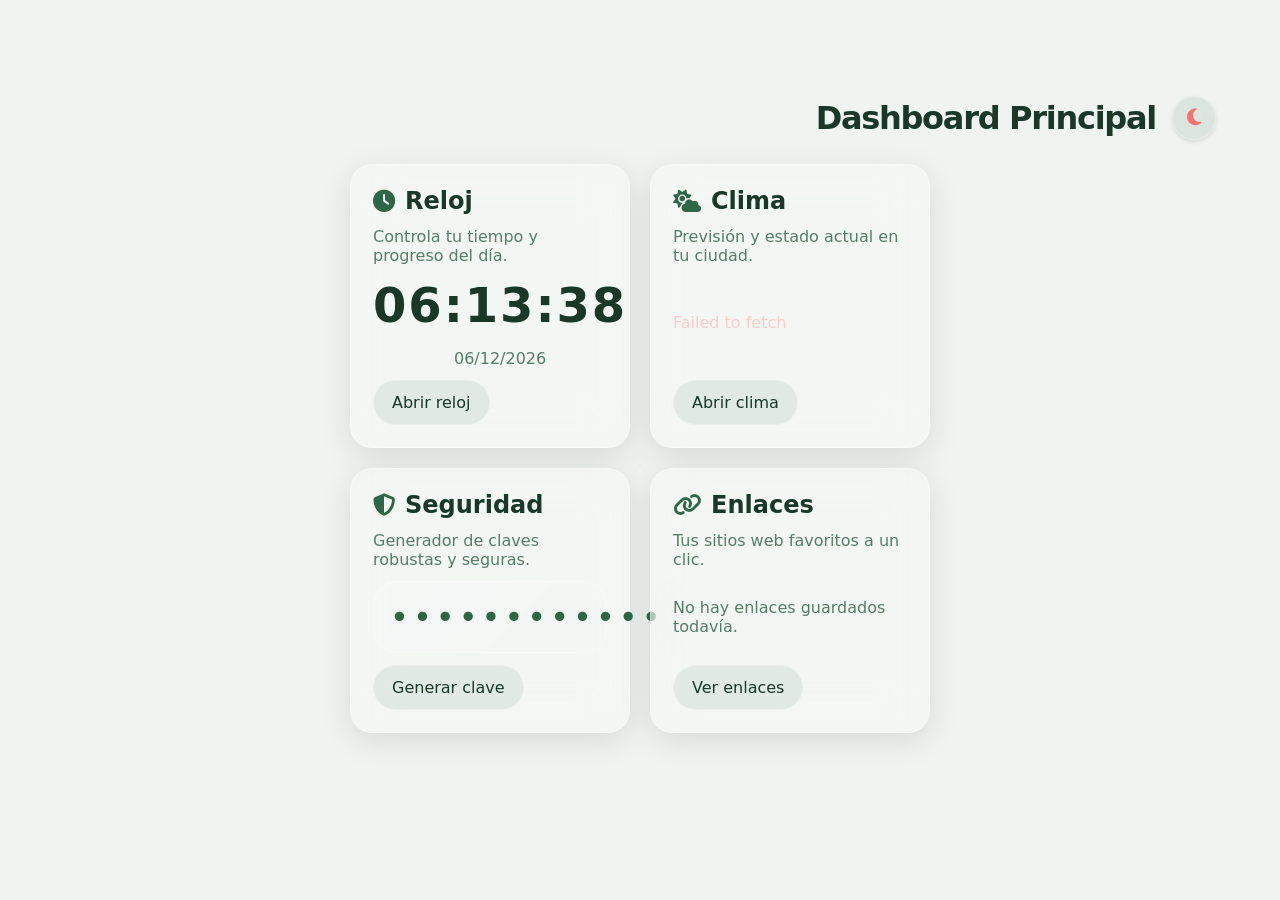
==== commit bafde345: "accesibilidad h1/aria-label/aria-hidden" ====
--- a/index.html
+++ b/index.html
@@ -11,13 +11,14 @@
 <body>
   <div class="page-shell">
     <header class="page-header">
-      <button id="theme-toggle" class="theme-toggle" type="button" title="Cambiar tema"><i class="fa-solid fa-sun"></i></button>
+      <h1>Dashboard Principal</h1>
+      <button id="theme-toggle" class="theme-toggle" type="button" title="Cambiar tema" aria-label="Cambiar tema claro u oscuro"><i class="fa-solid fa-sun" aria-hidden="true"></i></button>
     </header>
 
     <main class="content dashboard-grid">
       <section class="card widget-card">
         <div class="widget-header">
-          <h2><i class="fa-solid fa-clock"></i> Reloj</h2>
+          <h2><i class="fa-solid fa-clock" aria-hidden="true"></i> Reloj</h2>
         </div>
         <p class="muted">Controla tu tiempo y progreso del día.</p>
         <div class="widget-content">
@@ -31,7 +32,7 @@
 
       <section class="card widget-card">
         <div class="widget-header">
-          <h2><i class="fa-solid fa-cloud-sun"></i> Clima</h2>
+          <h2><i class="fa-solid fa-cloud-sun" aria-hidden="true"></i> Clima</h2>
         </div>
         <p class="muted">Previsión y estado actual en tu ciudad.</p>
         <div class="widget-content">
@@ -44,7 +45,7 @@
 
       <section class="card widget-card">
         <div class="widget-header">
-          <h2><i class="fa-solid fa-shield-halved"></i> Seguridad</h2>
+          <h2><i class="fa-solid fa-shield-halved" aria-hidden="true"></i> Seguridad</h2>
         </div>
         <p class="muted">Generador de claves robustas y seguras.</p>
         <div class="widget-content">
@@ -57,7 +58,7 @@
 
       <section class="card widget-card">
         <div class="widget-header">
-          <h2><i class="fa-solid fa-link"></i> Enlaces</h2>
+          <h2><i class="fa-solid fa-link" aria-hidden="true"></i> Enlaces</h2>
         </div>
         <p class="muted">Tus sitios web favoritos a un clic.</p>
         <div class="widget-content">
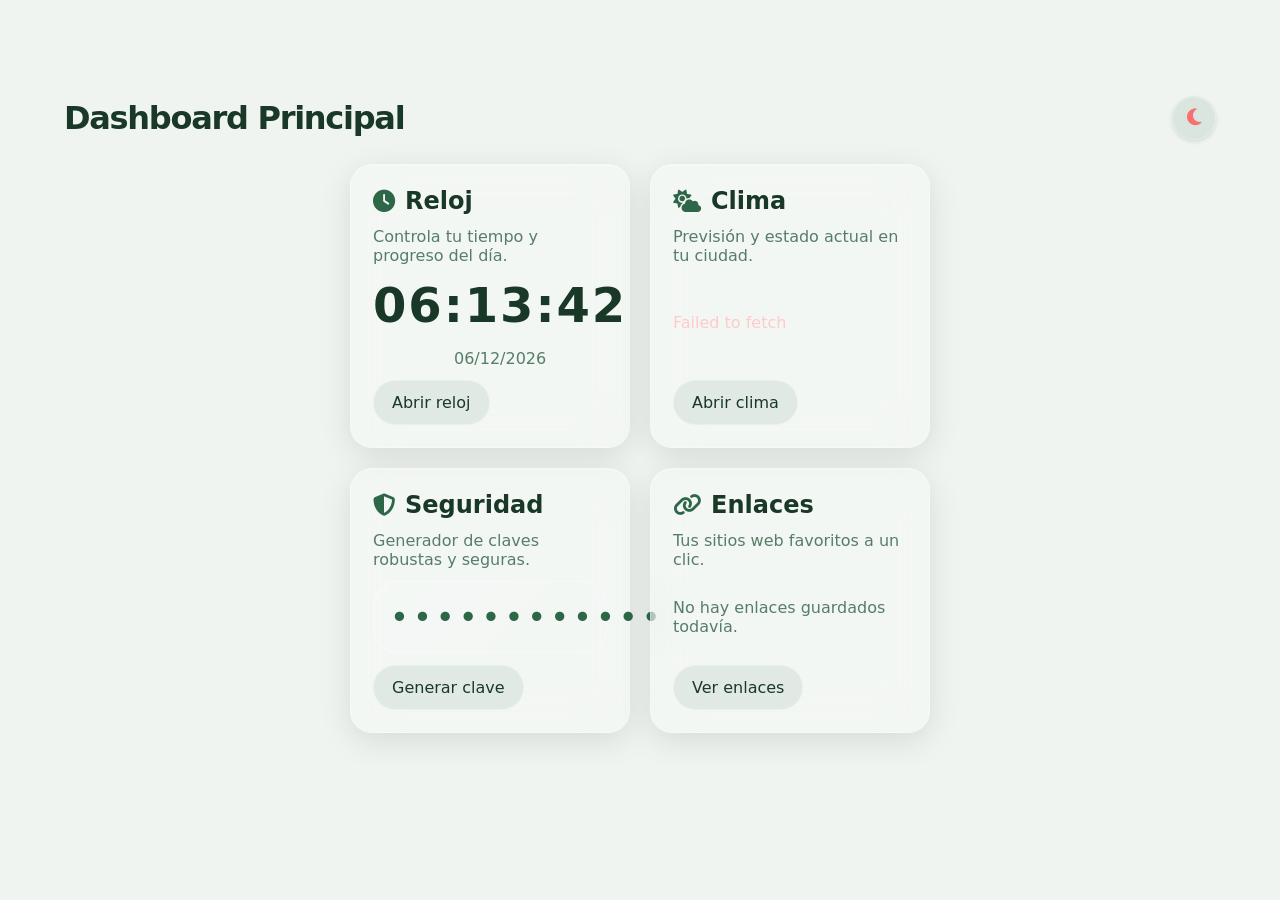
==== commit d9b6b5e2: "añadir etiqueta <div> al <h1> y eliminar selectores no utilizados en CSS" ====
--- a/index.html
+++ b/index.html
@@ -11,7 +11,9 @@
 <body>
   <div class="page-shell">
     <header class="page-header">
-      <h1>Dashboard Principal</h1>
+      <div>
+        <h1>Dashboard Principal</h1>
+      </div>
       <button id="theme-toggle" class="theme-toggle" type="button" title="Cambiar tema" aria-label="Cambiar tema claro u oscuro"><i class="fa-solid fa-sun" aria-hidden="true"></i></button>
     </header>
 
--- a/css/styles.css
+++ b/css/styles.css
@@ -115,14 +115,12 @@
   font-weight: 500;
 }
 
-.main-nav,
 .page-nav {
   display: flex;
   flex-wrap: wrap;
   gap: 12px;
 }
 
-.main-nav a,
 .page-nav a,
 .page-link,
 .theme-toggle {
@@ -138,7 +136,6 @@
   transition: background 0.2s ease, transform 0.2s ease, border-color 0.2s ease, box-shadow 0.2s ease;
 }
 
-.main-nav a:hover,
 .page-nav a:hover,
 .page-link:hover,
 .theme-toggle:hover {
@@ -148,7 +145,6 @@
   box-shadow: 0 4px 8px rgba(0, 0, 0, 0.15);
 }
 
-.main-nav a:active,
 .page-nav a:active,
 .page-link:active,
 .theme-toggle:active {
@@ -557,14 +553,12 @@
     text-align: center;
     order: 3;
   }
-  .main-nav,
   .page-nav {
     gap: 8px;
     order: 1;
     width: 100%;
     justify-content: center;
   }
-  .main-nav a,
   .page-nav a {
     padding: 10px 14px;
   }
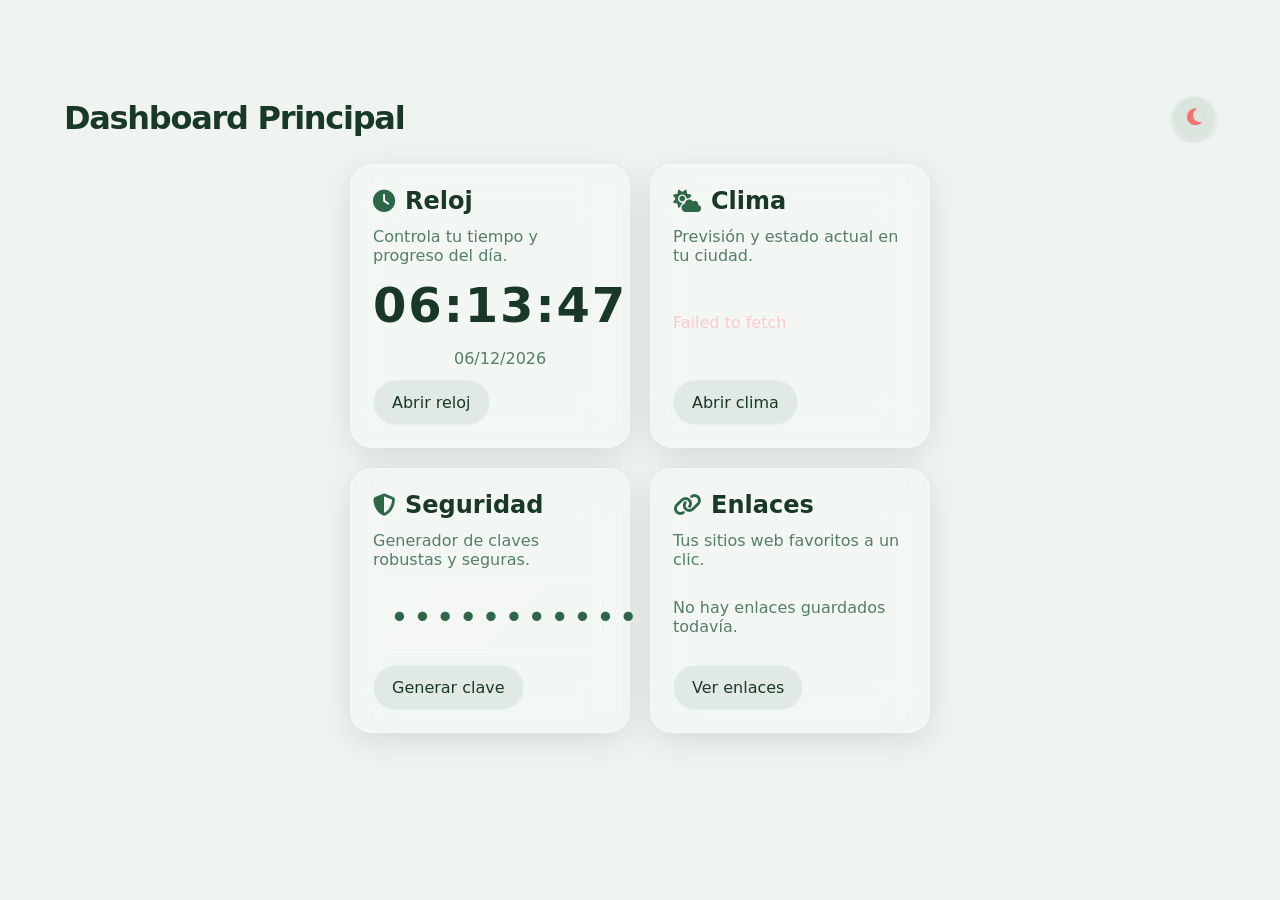
==== commit 42d3dd66: "añadir botón copiar en password.js" ====
--- a/index.html
+++ b/index.html
@@ -52,7 +52,7 @@
         <p class="muted">Generador de claves robustas y seguras.</p>
         <div class="widget-content">
           <div class="password-mock">
-            <span>••••••••••••</span>
+            <span>•••••••••••</span>
           </div>
         </div>
         <a class="page-link" href="password.html" title="Abrir generador">Generar clave</a>
--- a/css/styles.css
+++ b/css/styles.css
@@ -347,6 +347,46 @@
   word-break: break-all;
 }
 
+.result-wrapper {
+  position: relative;
+  display: block;
+}
+
+.result-wrapper output {
+  display: block;
+  width: 100%;
+  padding-right: 52px; /* Espacio extra a la derecha para que el texto no pise el botón */
+  margin: 0;
+}
+
+.copy-btn {
+  position: absolute;
+  right: 8px;
+  top: 50%;
+  transform: translateY(-50%); /* Centrado vertical matemático perfecto */
+  padding: 0; 
+  width: 36px;
+  height: 36px;
+  border-radius: 16px;
+  display: flex;
+  justify-content: center;
+  align-items: center;
+  background: var(--surface-strong); /* Fondo sutil para que parezca integrado en la caja */
+  box-shadow: none; /* Quitamos la sombra fuerte */
+  color: var(--text);
+}
+
+.copy-btn:hover {
+  transform: translateY(-50%) scale(1.05); /* Mantenemos el centrado al hacer hover */
+  background: var(--accent); /* Se ilumina al pasar el ratón */
+  color: var(--button-text);
+  box-shadow: 0 4px 8px rgba(0, 0, 0, 0.15);
+}
+
+.copy-btn:active {
+  transform: translateY(-50%) scale(0.95); /* Mantenemos el centrado al hacer clic */
+}
+
 /* CLIMA */
 .weather-output {
   display: grid;
